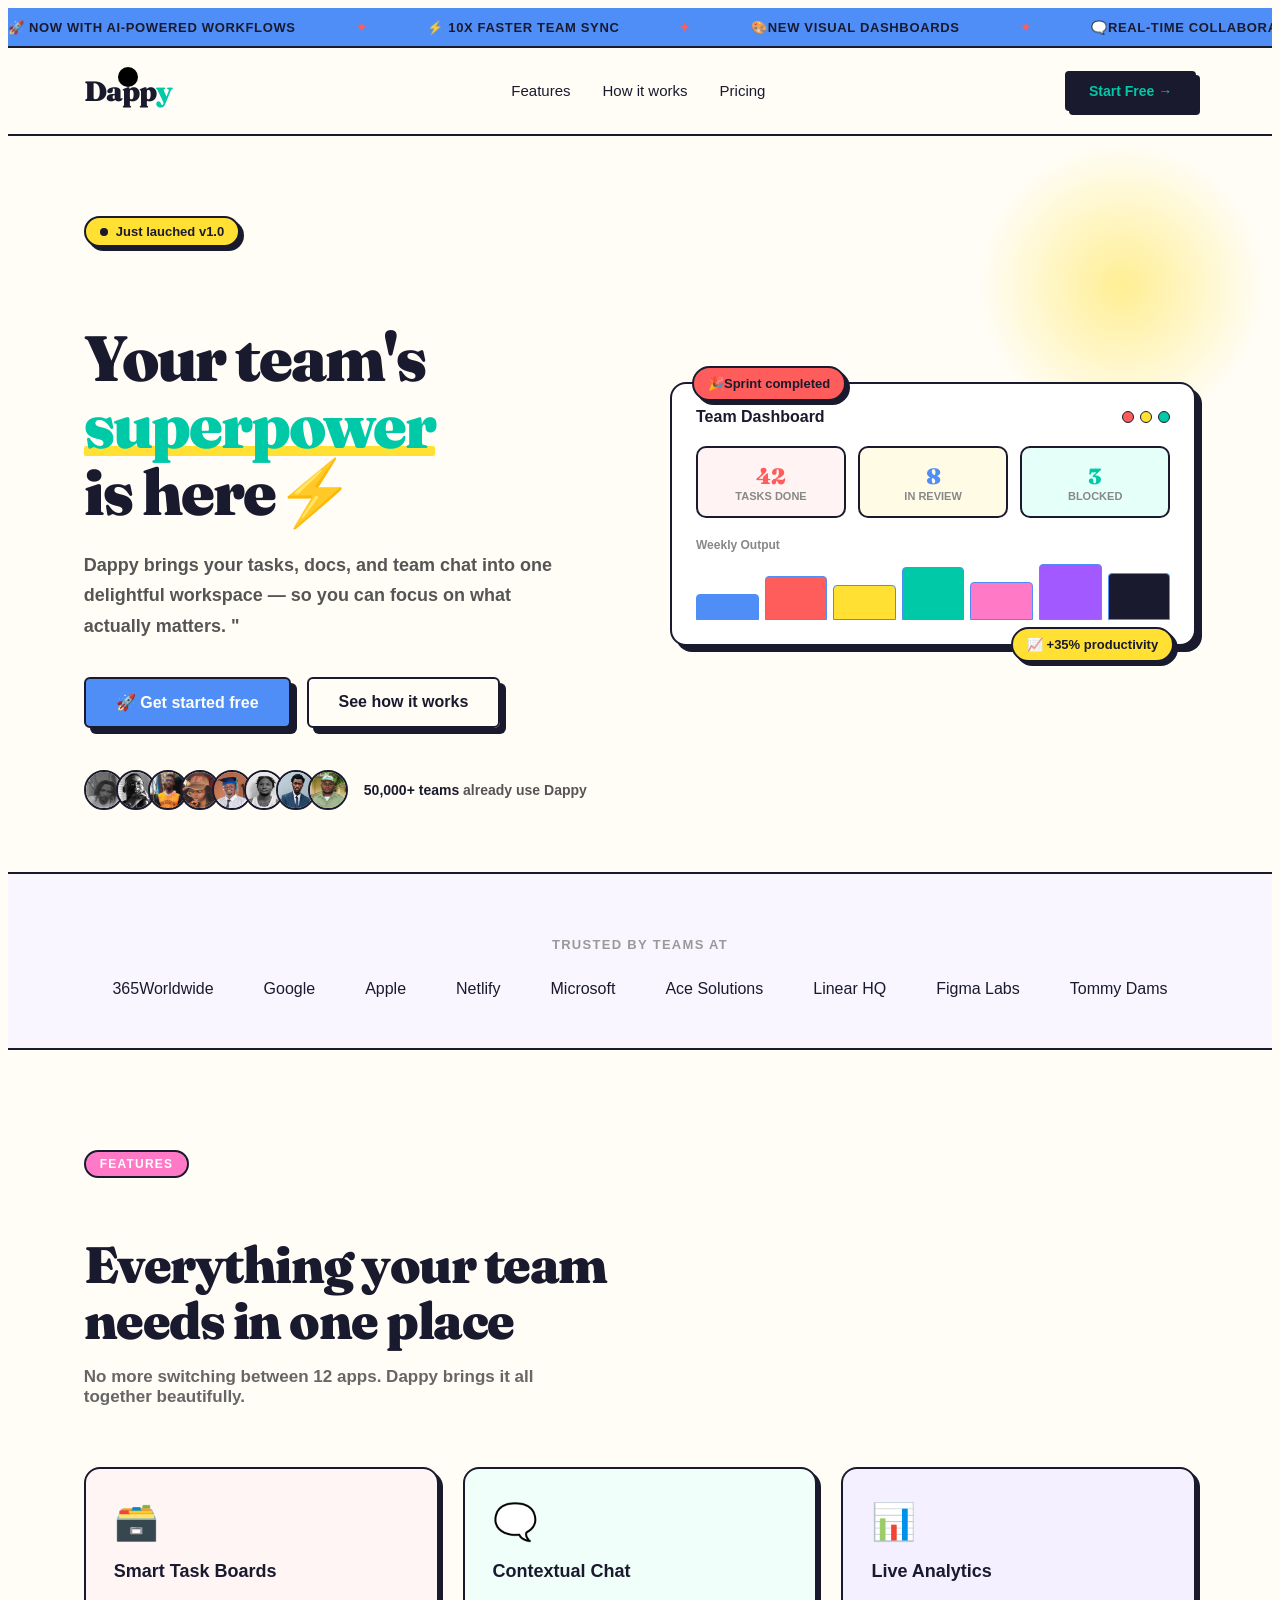
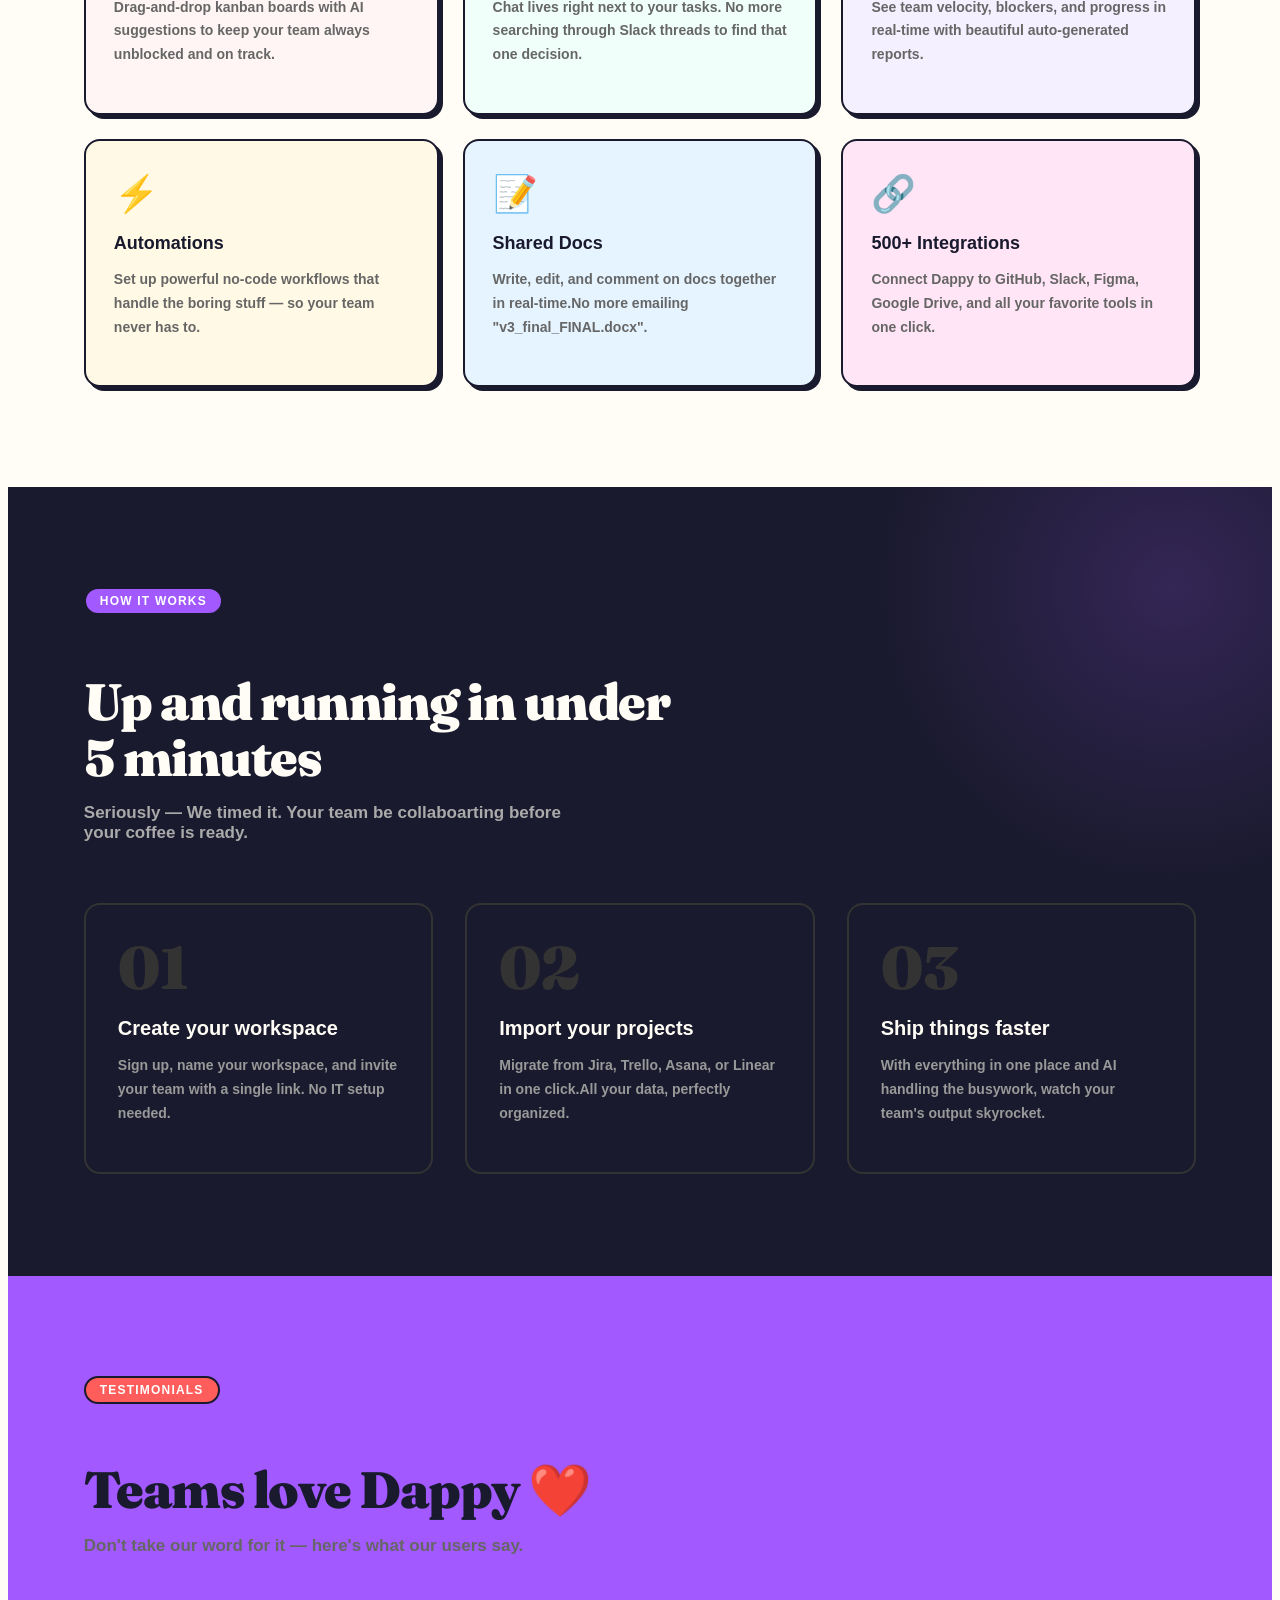
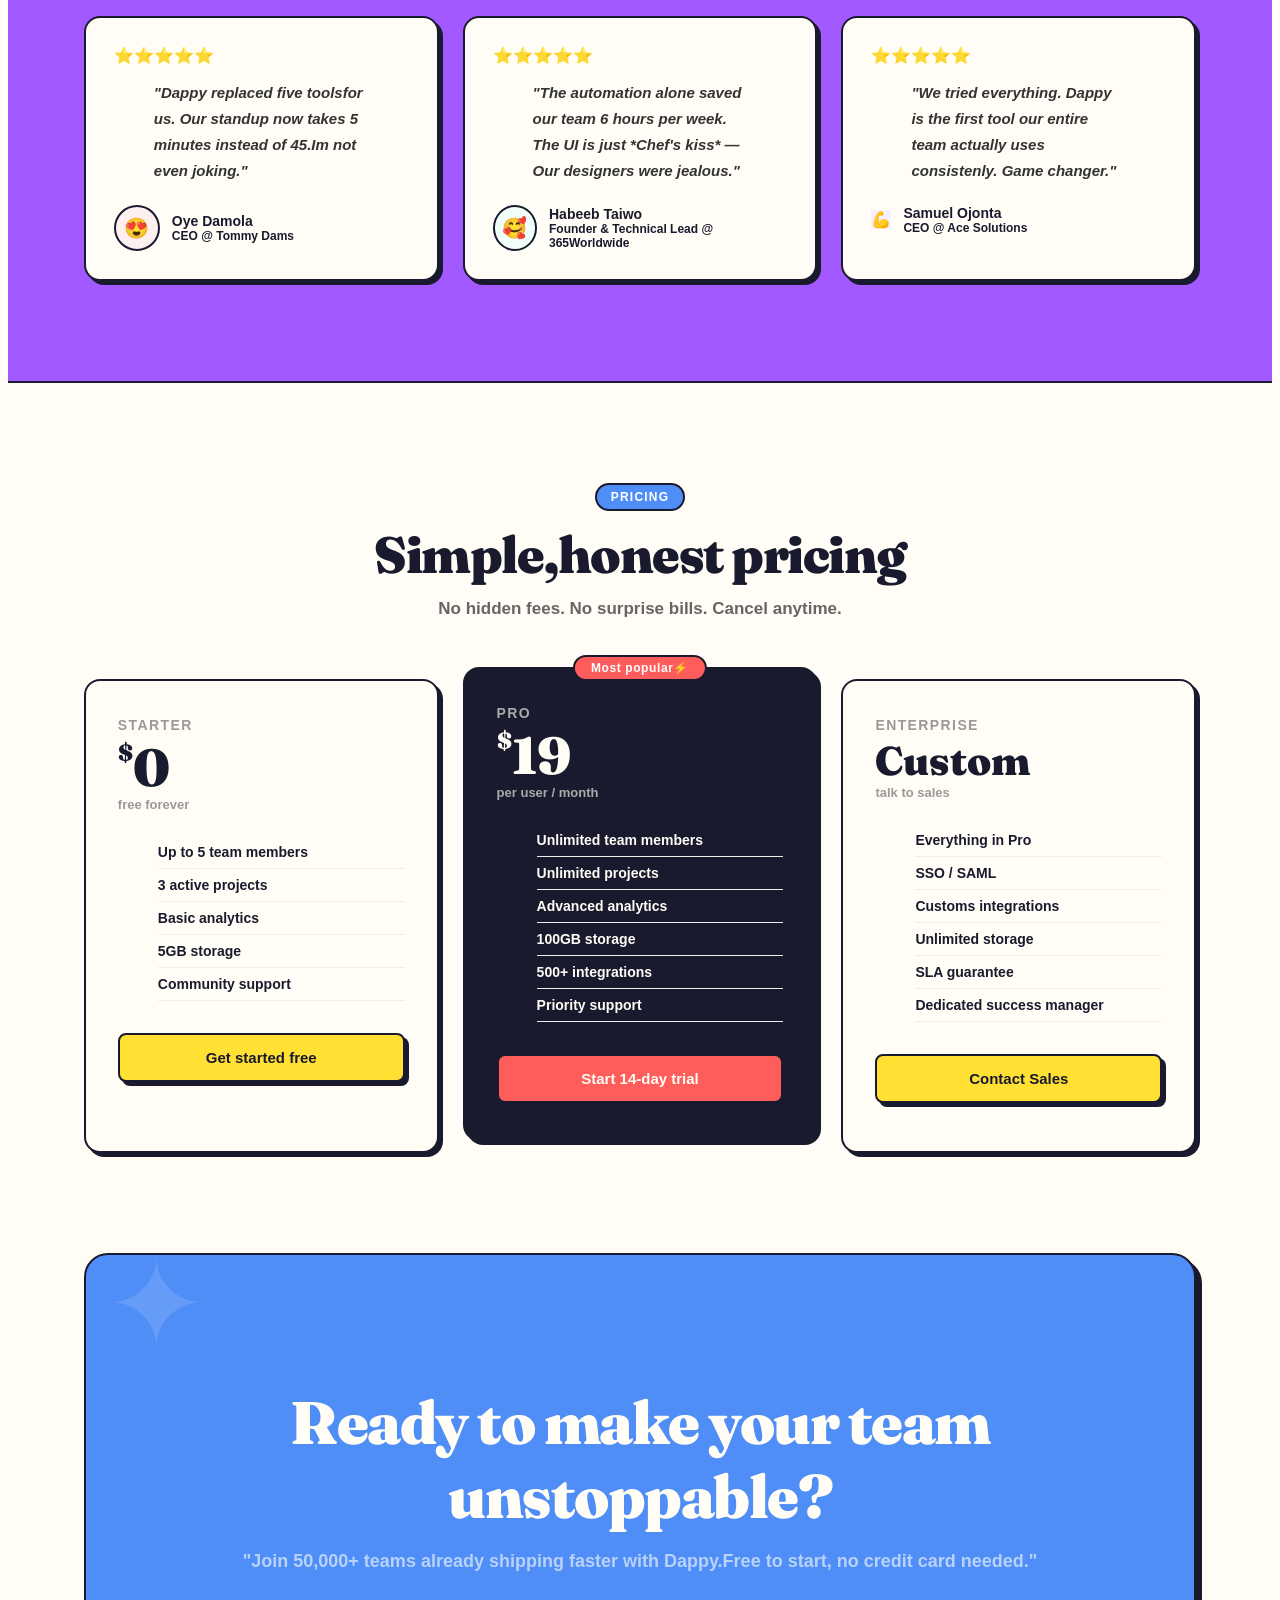
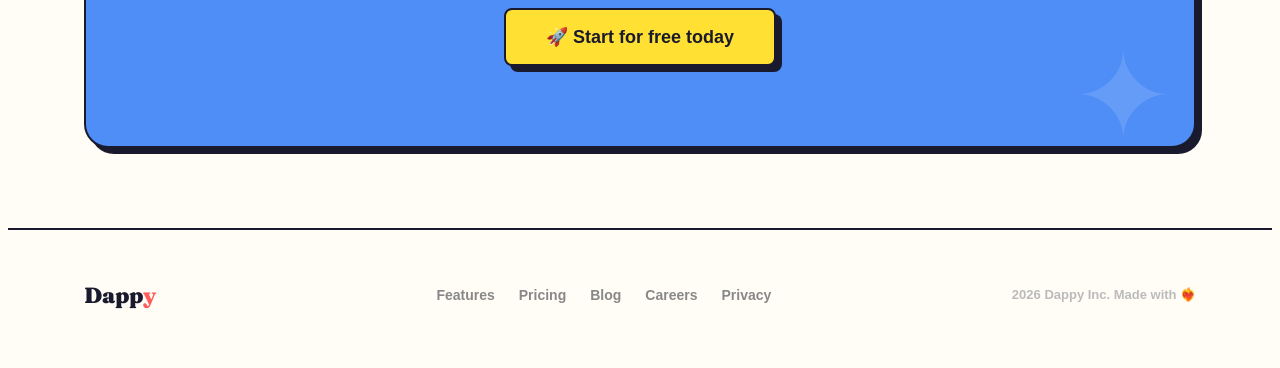
==== Dappy/index.html @ e84ada36 "Add files via upload" ====
<!doctype html>
<html lang="en">
  <head>
    <meta charset="UTF-8" />
    <meta name="viewport" content="width=device-width, initial-scale=1.0" />
    <title>Dappy — Team Collaboration, Supercharged</title>
    <link rel="stylesheet" href="styles.css" />
  </head>
  <body>
    <div class="cursor" id="cursor" style="left: 128px; top: 77px"></div>

    <!-- Ticker -->
    <div class="ticker">
      <div class="ticker-inner" id="ticker">
        <span>🚀 Now with AI-powered workflows</span>
        <span class="dot">✦</span>
        <span>⚡ 10x faster team sync</span>
        <span class="dot">✦</span>
        <span>🎨New visual dashboards</span>
        <span class="dot">✦</span>
        <span>🗨️Real-time collaborations</span>
        <span class="dot">✦</span>
        <span>📊Advanced analytics</span>
        <span class="dot">✦</span>
        <span>🔒Enterpise-grade security</span>
        <span class="dot">✦</span>
        <span>🗺️ Used by 50,000+ teams</span>
        <span class="dot">✦</span>
        <span>🚀 Now with AI-powered workflows</span>
        <span class="dot">✦</span>
        <span>⚡ 10x faster team sync</span>
        <span class="dot">✦</span>
        <span>🎨New visual dashboards</span>
        <span class="dot">✦</span>
        <span>🗨️Real-time collaborations</span>
        <span class="dot">✦</span>
        <span>📊Advanced analytics</span>
        <span class="dot">✦</span>
        <span>🔒Enterpise-grade security</span>
        <span class="dot">✦</span>
        <span>🗺️ Used by 50,000+ teams</span>
        <span class="dot">✦</span>
      </div>
    </div>

    <!-- NAVIGATION  -->
    <nav>
      <div class="logo">Dapp<span>y</span></div>
      <ul class="nav-links">
        <li>
          <a href="#features">Features</a>
        </li>
        <li>
          <a href="#how">How it works</a>
        </li>
        <li>
          <a href="#pricing">Pricing</a>
        </li>
      </ul>
      <a href="#pricing" class="nav-cta">Start Free →</a>
    </nav>

    <!-- HERO -->
    <section class="hero">
      <div class="hero-content">
        <div class="hero-badge">
          <span class="pulse"></span>Just lauched v1.0
        </div>
        <h1>
          Your team's<br />
          <span class="highlight">superpower</span><br />
          is here⚡
        </h1>
        <p class="hero-sub">
          Dappy brings your tasks, docs, and team chat into one delightful
          workspace — so you can focus on what actually matters. "
        </p>
        <div class="hero-actions">
          <a href="#pricing" class="btn-primary">🚀 Get started free</a>
          <a href="#how" class="btn-secondary">See how it works</a>
        </div>
        <div class="hero-social-proof">
          <div class="avatars">
            <img src="images/dread down.jpeg" alt="user" />
            <img src="images/jam.jpeg" alt="user" />
            <img src="images/oke.jpeg" alt="user" />
            <img src="images/oye.jpeg" alt="user" />
            <img src="images/rili.jpeg" alt="user" />
            <img src="images/vin.jpeg" alt="user" />
            <img src="images/smash.jpeg" alt="user" />
            <img src="images/sam.jpeg" alt="user" />
          </div>
          <p class="proof-text">
            <strong>50,000+ teams </strong> already use Dappy
          </p>
        </div>
      </div>

      <div class="hero-visual">
        <div class="dashboard-card">
          <div class="floating-badge fb1">🎉Sprint completed</div>
          <div class="floating-badge fb2">📈 +35% productivity</div>
          <div class="dash-header">
            <span class="dash-title">Team Dashboard</span>
            <div class="dash-dots">
              <div class="dash-dot"></div>
              <div class="dash-dot"></div>
              <div class="dash-dot"></div>
            </div>
          </div>
          <div class="dash-stats">
            <div class="stat-card">
              <div class="stat-num" style="color: var(--coral)">42</div>
              <div class="stat-lbl">Tasks Done</div>
            </div>
            <div class="stat-card">
              <div class="stat-num" style="color: var(--blue)">8</div>
              <div class="stat-lbl">In Review</div>
            </div>
            <div class="stat-card">
              <div class="stat-num" style="color: var(--teal)">3</div>
              <div class="stat-lbl">Blocked</div>
            </div>
          </div>
          <div class="dash-bar-label">Weekly Output</div>
          <div class="bars">
            <div class="bar"></div>
            <div class="bar"></div>
            <div class="bar"></div>
            <div class="bar"></div>
            <div class="bar"></div>
            <div class="bar"></div>
            <div class="bar"></div>
          </div>
        </div>
      </div>
    </section>

    <!-- LOGOS -->
    <div class="logos-section reveal visible">
      <p class="logos-label">Trusted by teams at</p>
      <div class="logos-grid">
        <div class="logo-item">365Worldwide</div>
        <div class="logo-item">Google</div>
        <div class="logo-item">Apple</div>
        <div class="logo-item">Netlify</div>
        <div class="logo-item">Microsoft</div>
        <div class="logo-item">Ace Solutions</div>
        <div class="logo-item">Linear HQ</div>
        <div class="logo-item">Figma Labs</div>
        <div class="logo-item">Tommy Dams</div>
      </div>
    </div>

    <!-- FEATURES -->
    <section class="features" id="features">
      <div class="reveal">
        <div class="section-tag">Features</div>
        <h2 class="section-title">Everything your team needs in one place</h2>
        <p class="section-sub">
          No more switching between 12 apps. Dappy brings it all together
          beautifully.
        </p>
      </div>
      <div class="features-grid reveal">
        <div class="feature-card">
          <span class="feature-icon">🗃️</span>
          <h3>Smart Task Boards</h3>
          <p>
            Drag-and-drop kanban boards with AI suggestions to keep your team
            always unblocked and on track.
          </p>
        </div>
        <div class="feature-card">
          <span class="feature-icon">🗨️</span>
          <h3>Contextual Chat</h3>
          <p>
            Chat lives right next to your tasks. No more searching through Slack
            threads to find that one decision.
          </p>
        </div>
        <div class="feature-card">
          <span class="feature-icon">📊</span>
          <h3>Live Analytics</h3>
          <p>
            See team velocity, blockers, and progress in real-time with
            beautiful auto-generated reports.
          </p>
        </div>
        <div class="feature-card">
          <span class="feature-icon">⚡</span>
          <h3>Automations</h3>
          <p>
            Set up powerful no-code workflows that handle the boring stuff — so
            your team never has to.
          </p>
        </div>
        <div class="feature-card">
          <span class="feature-icon">📝</span>
          <h3>Shared Docs</h3>
          <p>
            Write, edit, and comment on docs together in real-time.No more
            emailing "v3_final_FINAL.docx".
          </p>
        </div>
        <div class="feature-card">
          <span class="feature-icon">🔗</span>
          <h3>500+ Integrations</h3>
          <p>
            Connect Dappy to GitHub, Slack, Figma, Google Drive, and all your
            favorite tools in one click.
          </p>
        </div>
      </div>
    </section>

    <!-- HOW IT WORKS -->
    <section class="how-it-works" id="how">
      <div class="reveal">
        <div class="section-tag">How It works</div>
        <h2 class="section-title">Up and running in under 5 minutes</h2>
        <p class="section-sub">
          Seriously — We timed it. Your team be collaboarting before your coffee
          is ready.
        </p>
      </div>
      <div class="steps reveal">
        <div class="step">
          <div class="step-num">01</div>
          <h3>Create your workspace</h3>
          <p>
            Sign up, name your workspace, and invite your team with a single
            link. No IT setup needed.
          </p>
        </div>
        <div class="step">
          <div class="step-num">02</div>
          <h3>Import your projects</h3>
          <p>
            Migrate from Jira, Trello, Asana, or Linear in one click.All your
            data, perfectly organized.
          </p>
        </div>
        <div class="step">
          <div class="step-num">03</div>
          <h3>Ship things faster</h3>
          <p>
            With everything in one place and AI handling the busywork, watch
            your team's output skyrocket.
          </p>
        </div>
      </div>
    </section>

    <!-- TESTIMONIALS -->
    <section class="testimonials">
      <div class="reveal">
        <div class="section-tag">Testimonials</div>
        <h2 class="section-title">Teams love Dappy ❤️</h2>
        <p class="section-sub">
          Don't take our word for it — here's what our users say.
        </p>
      </div>
      <div class="testi-grid reveal">
        <div class="testi-card">
          <div class="stars">⭐⭐⭐⭐⭐</div>
          <blockquote>
            "Dappy replaced five toolsfor us. Our standup now takes 5 minutes
            instead of 45.Im not even joking."
          </blockquote>
          <div class="testi-author">
            <div class="testi-avatar" style="background: #fff0f0">😍</div>
            <div>
              <div class="testi-name">Oye Damola</div>
              <div class="testi-role">CEO @ Tommy Dams</div>
            </div>
          </div>
        </div>
        <div class="testi-card">
          <div class="stars">⭐⭐⭐⭐⭐</div>
          <blockquote>
            "The automation alone saved our team 6 hours per week. The UI is
            just *Chef's kiss* — Our designers were jealous."
          </blockquote>
          <div class="testi-author">
            <div class="testi-avatar" style="background: #f0fff9">🥰</div>
            <div>
              <div class="testi-name">Habeeb Taiwo</div>
              <div class="testi-role">
                Founder & Technical Lead @ 365Worldwide
              </div>
            </div>
          </div>
        </div>
        <div class="testi-card">
          <div class="stars">⭐⭐⭐⭐⭐</div>
          <blockquote>
            "We tried everything. Dappy is the first tool our entire team
            actually uses consistenly. Game changer."
          </blockquote>
          <div class="testi-author">
            <div class="ttesti-avatar" style="background: #f5f0ff">💪</div>
            <div>
              <div class="testi-name">Samuel Ojonta</div>
              <div class="testi-role">CEO @ Ace Solutions</div>
            </div>
          </div>
        </div>
      </div>
    </section>

    <!-- PRICING  -->
    <section class="pricing" id="pricing">
      <div class="reveal" style="text-align: center">
        <div class="section-tag" style="background: var(--blue)">Pricing</div>
        <h2 class="section-title" style="margin: 0 auto 16px">
          Simple,honest pricing
        </h2>
        <p class="section-sub" style="margin: 0 auto 0">
          No hidden fees. No surprise bills. Cancel anytime.
        </p>
      </div>
      <div class="pricing-grid reveal visible">
        <div class="pricing-card">
          <div class="plan-name">Starter</div>
          <div class="price"><sup>$</sup>0</div>
          <div class="price-period">free forever</div>
          <ul class="features-list">
            <li>Up to 5 team members</li>
            <li>3 active projects</li>
            <li>Basic analytics</li>
            <li>5GB storage</li>
            <li>Community support</li>
          </ul>
          <button class="btn-plan btn-plan-light">Get started free</button>
        </div>
        <div class="pricing-card popular">
          <div class="popular-tag">Most popular⚡</div>
          <div class="plan-name">Pro</div>
          <div class="price"><sup>$</sup>19</div>
          <div class="price-period">per user / month</div>
          <ul class="features-list">
            <li>Unlimited team members</li>
            <li>Unlimited projects</li>
            <li>Advanced analytics</li>
            <li>100GB storage</li>
            <li>500+ integrations</li>
            <li>Priority support</li>
          </ul>
          <button class="btn-plan btn-plan-dark">Start 14-day trial</button>
        </div>
        <div class="pricing-card">
          <div class="plan-name">Enterprise</div>
          <div class="price" style="font-size: 40px">Custom</div>
          <div class="price-period">talk to sales</div>
          <ul class="features-list">
            <li>Everything in Pro</li>
            <li>SSO / SAML</li>
            <li>Customs integrations</li>
            <li>Unlimited storage</li>
            <li>SLA guarantee</li>
            <li>Dedicated success manager</li>
          </ul>
          <button class="btn-plan btn-plan-light">Contact Sales</button>
        </div>
      </div>
    </section>

    <!-- CTA BANNER -->
    <div class="cta-section reveal">
      <h2>Ready to make your team unstoppable?</h2>
      <p>
        "Join 50,000+ teams already shipping faster with Dappy.Free to start, no
        credit card needed."
      </p>
      <a href="#pricing" class="btn-cta">🚀 Start for free today</a>
    </div>

    <!-- FOOTER -->
    <footer>
      <div class="footer-logo">Dapp<span>y</span></div>
      <ul class="footer-links">
        <li>
          <a href="#features">Features</a>
        </li>
        <li>
          <a href="#pricing">Pricing</a>
        </li>
        <li>
          <a href="#">Blog</a>
        </li>
        <li>
          <a href="#">Careers</a>
        </li>
        <li>
          <a href="#">Privacy</a>
        </li>
      </ul>
      <p class="footer-copy">2026 Dappy Inc. Made with ❤️‍🔥</p>
    </footer>
    <script src="script.js"></script>
  </body>
</html>
---- Dappy/styles.css ----
@import "https://fonts.googleapis.com/css2?family=Fraunces:ital,opsz,wght@0,9..144,100..900;1,9..144,100..900&display=swap";

::before,
::after {
  box-sizing: border-box;
  margin: 0;
  padding: 0;
}

:root {
  --card-bg: #ffffff;
  --white: #fffdf5;
  --coral: #ff5c5c;
  --blue: #4f8ef7;
  --yellow: #ffe033;
  --teal: #00c9a7;
  --pink: #ff79c6;
  --purple: #a259ff;
  --dark: #1a1a2e;
  --border: #1a1a2e;
  --shadow: 4px 4px 0px #1a1a2e;
  --shadow-1g: 6px 6px 0px #1a1a2e;
}

html {
  scroll-behavior: smooth;
}

body {
  font-family: "Nunito", sans-serif;
  background-color: var(--white);
  color: var(--dark);
  overflow-x: hidden;
  cursor: none;
}

/* CUSTOM CURSOR */
.cursor {
  width: 20px;
  height: 20px;
  background-color: black;
  border-radius: 50%;
  position: fixed;
  pointer-events: none;
  transform: translate(-50%, -50%);
  top: 0;
  left: 0;
  pointer-events: none;
  z-index: 9999;
  transition:
    transform 0.1s ease,
    background-color 0.2s;
  mix-blend-mode: multiply;
}

.cursor.hover {
  transform: scale(2.5);
  background: var(--yellow);
}

/* TICKER */
.ticker {
  background: var(--blue);
  border-bottom: 2px solid var(--border);
  padding: 10px 0;
  overflow: hidden;
  white-space: nowrap;
}
.ticker-inner {
  display: inline-flex;
  animation: ticker 20s linear infinite;
  gap: 60px;
}
.ticker-inner span {
  font-size: 13px;
  font-weight: 800;
  letter-spacing: 0.05em;
  text-transform: uppercase;
}
.ticker-inner .dot {
  color: var(--coral);
}

@keyframes ticker {
  from {
    transform: translateX(0);
  }
  to {
    transform: translateX(-50%);
  }
}

/* NAV */
nav {
  display: flex;
  align-items: center;
  justify-content: space-between;
  padding: 18px 6%;
  border-bottom: 2px solid var(--border);
  background: var(--white);
  position: sticky;
  top: 0;
  z-index: 100;
}

.logo {
  font-family: "Fraunces", serif;
  font-size: 28px;
  font-weight: 900;
  letter-spacing: -1px;
}

.logo span {
  color: var(--teal);
}

.nav-links {
  display: flex;
  gap: 32px;
  list-style: none;
}

.nav-links a {
  font-size: 15px;
  text-decoration: none;
  color: var(--dark);
  transition: color 0.2s;
}

.nav-links a:hover {
  color: var(--coral);
}

.nav-cta {
  background: var(--dark);
  color: var(--teal);
  font-family: "Nunito", sans-serif;
  font-weight: 800;
  font-size: 14px;
  padding: 10px 22px;
  border: 2px solid var(--border);
  box-shadow: var(--shadow);
  cursor: none;
  text-decoration: none;
  transition:
    transform 0.15s,
    box-shadow 0.15s;
  border-radius: 4px;
}

.nav-cta :hover {
  transform: translate(-2px, -2px);
  box-shadow: var(--shadow-1g);
}

/* HERO */

.hero {
  display: grid;
  grid-template-columns: 1fr 1fr;
  align-items: center;
  padding: 80px 6% 60px;
  gap: 60px;
  position: relative;
  background: var(--white);
  overflow: hidden;
}
/* hero before */
.hero::before {
  content: "";
  position: absolute;
  width: 500px;
  height: 500px;
  background: radial-gradient(circle, #ffe03380 0%, transparent 40%);
  top: -100px;
  right: -100px;
  border-radius: 50%;
  pointer-events: none;
}

.hero-badge {
  display: inline-flex;
  align-items: center;
  gap: 8px;
  background: var(--yellow);
  color: var(--dark);
  font-weight: 800;
  font-size: 13px;
  padding: 6px 14px;
  border: 2px solid var(--border);
  box-shadow: var(--shadow);
  border-radius: 100px;
  margin-bottom: 24px;
  animation: bounceIn 0.6s ease both;
}

.hero-badge .pulse {
  width: 8px;
  height: 8px;
  background: var(--dark);
  border-radius: 50%;
  animation: pulse 1.5s infinite;
}

@keyframes pulse {
  0%,
  100% {
    opacity: 1;
    transform: scale(1);
  }
  50% {
    opacity: 0.4;
    transform: scale(1.5);
  }
}

h1 {
  font-family: "Fraunces", serif;
  font-size: clamp(42px, 5vw, 68px);
  font-weight: 900;
  line-height: 1.05;
  letter-spacing: -2px;
  margin-bottom: 24px;
  animation: slideUp 0.7s ease 0.1s both;
}

h1 .highlight {
  position: relative;
  display: inline-block;
  color: var(--teal);
}

/* h1 highlight after */

h1 .highlight::after {
  content: "";
  position: absolute;
  bottom: 2px;
  left: 0;
  width: 100%;
  height: 10px;
  background: var(--yellow);
  z-index: -1;
  border-radius: 2px;
}

.hero-sub {
  font-size: 18px;
  color: #555;
  font-weight: 600;
  line-height: 1.7;
  margin-bottom: 36px;
  max-width: 480px;
  animation: slideUp 0.7s ease 0.2s both;
}

.hero-actions {
  display: flex;
  gap: 16px;
  flex-wrap: wrap;
  animation: slideUp 0.7s ease 0.3s both;
}

.btn-primary {
  background: var(--blue);
  color: var(--white);
  font-family: "Nunito", sans-serif;
  font-weight: 800;
  font-size: 16px;
  padding: 14px 30px;
  border: 2px solid var(--border);
  box-shadow: var(--shadow-1g);
  cursor: none;
  text-decoration: none;
  border-radius: 6px;
  transition:
    transform 0.15s,
    box-shadow 0.15s;
  display: inline-flex;
  align-items: center;
  gap: 8px;
}

.btn-primary:hover {
  transform: translate(-3px, -3px);
  box-shadow: 8px 8px 0 var(--border);
}

.btn-secondary {
  background: transparent;
  color: var(--dark);
  font-family: "Nunito", sans-serif;
  font-weight: 800;
  font-size: 16px;
  padding: 14px 30px;
  border: 2px solid var(--border);
  box-shadow: var(--shadow-1g);
  cursor: none;
  text-decoration: none;
  border-radius: 6px;
  transition:
    transform 0.15s,
    box-shadow 0.15s;
}

.btn-secondary:hover {
  background: var(--yellow);
  transform: translate(-3px, -3px);
  box-shadow: 8px 8px 0 var(--border);
}

.hero-social-proof {
  margin-top: 40px;
  display: flex;
  align-items: center;
  gap: 16px;
  animation: slideUp 0.7s ease 0.4s both;
}

.avatars {
  display: flex;
}

.avatars img {
  width: 36px;
  height: 36px;
  border-radius: 50%;
  border: 2px solid var(--border);
  margin-left: -8px;
}

.avatars img:first-child {
  margin-left: 0;
}
.proof-text {
  font-size: 14px;
  font-weight: 700;
  color: #555;
}

.proof-text strong {
  color: var(--dark);
}

/* HERO VISUAL */

.hero-visual {
  position: relative;
  animation: float 4s ease-in-out infinite;
}

@keyframes float {
  0%,
  100% {
    transform: translateY(0);
  }
  50% {
    transform: translateY(-12px);
  }
}

/* Weekly output suppose  to be inside the dash board but it is below why? how? it's my html, css that is preventinng it to be init   */
.dashboard-card {
  background: var(--card-bg);
  border: 2px solid var(--border);
  box-shadow: var(--shadow-1g);
  border-radius: 16px;
  padding: 24px;
  position: relative;
}

.dash-header {
  display: flex;
  justify-content: space-between;
  align-items: center;
  margin-bottom: 20px;
}

.dash-title {
  font-weight: 800;
  font-size: 16px;
}

.dash-dots {
  display: flex;
  gap: 6px;
}

.dash-dot {
  width: 10px;
  height: 10px;
  border-radius: 50%;
  border: 1.5px solid var(--border);
}

.dash-dot:nth-child(1) {
  background: var(--coral);
}
.dash-dot:nth-child(2) {
  background: var(--yellow);
}
.dash-dot:nth-child(3) {
  background: var(--teal);
}

.dash-stats {
  display: grid;
  grid-template-columns: 1fr 1fr 1fr;
  gap: 12px;
  margin-bottom: 20px;
}

.stat-card {
  padding: 14px;
  border-radius: 10px;
  border: 2px solid var(--border);
  text-align: center;
}

.stat-card:nth-child(1) {
  background: #fff3f3;
}
.stat-card:nth-child(2) {
  background: #fffbe5;
}
.stat-card:nth-child(3) {
  background: #e5fff9;
}

.stat-num {
  font-family: "Fraunces", serif;
  font-size: 22px;
  font-weight: 900;
}

.stat-lbl {
  font-size: 11px;
  font-weight: 700;
  color: #888;
  text-transform: uppercase;
}

.dash-bar-label {
  font-size: 12px;
  font-weight: 700;
  color: #888;
  margin-bottom: 8px;
}

.bars {
  display: flex;
  align-items: flex-end;
  gap: 6px;
  height: 60px;
}

.bar {
  flex: 1;
  border-radius: 4px 4px 0 0;
  border: 1.5px solid var(--blue);
  animation: growBar 1s ease both;
}

.bar:nth-child(1) {
  height: 40%;
  background: var(--blue);
  animation-delay: 0.1s;
}
.bar:nth-child(2) {
  height: 70%;
  background: var(--coral);
  animation-delay: 0.2s;
}
.bar:nth-child(3) {
  height: 55%;
  background: var(--yellow);
  animation-delay: 0.3s;
}
.bar:nth-child(4) {
  height: 85%;
  background: var(--teal);
  animation-delay: 0.4s;
}
.bar:nth-child(5) {
  height: 60%;
  background: var(--pink);
  animation-delay: 0.5s;
}
.bar:nth-child(6) {
  height: 90%;
  background: var(--purple);
  animation-delay: 0.6;
}
.bar:nth-child(7) {
  height: 75%;
  background: var(--dark);
  animation-delay: 0.7s;
}

@keyframes growBar {
  from {
    height: 0;
  }
}

.floating-badge {
  position: absolute;
  border: 2px solid var(--border);
  border-radius: 100px;
  font-weight: 800;
  font-size: 13px;
  padding: 8px 14px;
  box-shadow: var(--shadow);
  white-space: nowrap;
}

.fb1 {
  background: var(--coral);
  top: -18px;
  left: 20px;
  animation: wiggle 3s ease-in-out infinite;
}

.fb2 {
  background: var(--yellow);
  bottom: -18px;
  right: 20px;
  animation: wiggle 3s ease-in-out infinite 1.5s;
}

@keyframes wiggle {
  0%,
  100% {
    transform: rotate(-2deg);
  }
  50% {
    transform: rotate(2deg);
  }
}

/* Start from keyframes bounceIN & slideUP */
@keyframes bounceIn {
  from {
    opacity: 0;
    transform: scale(0.8);
  }
  to {
    opacity: 1;
    transform: scale(1);
  }
}

@keyframes slideUp {
  from {
    opacity: 0;
    transform: translateY(30px);
  }
  to {
    opacity: 1;
    transform: translateY(0);
  }
}

/* LOGO SECTION */
.logos-section {
  padding: 50px 6%;
  border-top: 2px solid var(--border);
  border-bottom: 2px solid var(--border);
  background: #f9f6ff;
  text-align: center;
}

.logos-label {
  font-size: 13px;
  font-weight: 800;
  text-transform: uppercase;
  letter-spacing: 0.1em;
  color: #999;
  margin-bottom: 28px;
}

.logos-grid {
  display: flex;
  justify-content: center;
  align-items: center;
  gap: 50px;
  flex-wrap: wrap;
}

.logos-item:hover {
  color: var(--dark);
}

/* FEATURES */

.features {
  padding: 100px 6%;
}

.section-tag {
  display: inline-block;
  background: var(--pink);
  color: #fff;
  font-weight: 800;
  font-size: 12px;
  letter-spacing: 0.1em;
  text-transform: uppercase;
  padding: 5px 14px;
  border-radius: 100px;
  border: 2px solid var(--border);
  margin-bottom: 16px;
}

.features-grid {
  display: grid;
  grid-template-columns: repeat(3, 1fr);
  gap: 24px;
}

.feature-card {
  background: var(--card-bg);
  border: 2px solid var(--border);
  border-radius: 16px;
  padding: 32px 28px;
  box-shadow: var(--shadow);
  transition:
    transform 0.2s,
    box-shadow 0.2s;
  position: relative;
  overflow: hidden;
}

.feature-card:hover {
  transform: translate(-4px, -4px);
  box-shadow: var(--shadow-1g);
}
.feature-card:nth-child(1) {
  background: #fff5f5;
}
.feature-card:nth-child(2) {
  background: #f0fff9;
}
.feature-card:nth-child(3) {
  background: #f5f0ff;
}
.feature-card:nth-child(4) {
  background: #fff9e5;
}
.feature-card:nth-child(5) {
  background: #e5f4ff;
}
.feature-card:nth-child(6) {
  background: #ffe5f5;
}

.feature-icon {
  font-size: 36px;
  margin-bottom: 16px;
  display: block;
}

.feature-card h3 {
  font-size: 18px;
  font-weight: 900;
  margin-bottom: 10px;
}
.feature-card p {
  font-size: 14px;
  font-weight: 600;
  line-height: 1.7;
  color: #666;
}

.section-title {
  font-family: "Fraunces", serif;
  font-size: clamp(32px, 4vw, 52px);
  font-weight: 900;
  letter-spacing: -1.5px;
  line-height: 1.1;
  max-width: 600px;
  margin-bottom: 16px;
}

.section-sub {
  font-size: 17px;
  color: #666;
  font-weight: 600;
  max-width: 500px;
  margin-bottom: 60px;
}

/* HOW IT WORKS */

.how-it-works {
  padding: 100px 6%;
  background: var(--dark);
  color: var(--white);
  position: relative;
  overflow: hidden;
}

.how-it-works::before {
  content: "";
  position: absolute;
  width: 600px;
  height: 600px;
  background: radial-gradient(circle, #a259ff30 0%, transparent 70%);
  top: -200px;
  right: -200px;
  border-radius: 50%;
}

.how-it-works .section-tag {
  background: var(--purple);
}

.how-it-works .section-title {
  color: var(--white);
}

.how-it-works .section-sub {
  color: #aaa;
}

.steps {
  display: grid;
  grid-template-columns: repeat(3, 1fr);
  gap: 32px;
}

.step {
  padding: 32px;
  border: 2px solid #333;
  border-radius: 16px;
  position: relative;
  transition:
    border-color 0.2s,
    background 0.2s;
}
.step:hover {
  border-color: var(--yellow);
  background: #ffffff08;
}

.step h3 {
  font-weight: 800;
  font-size: 20px;
  margin-bottom: 10px;
  color: var(--white);
}

.step-num {
  font-family: "Fraunces", serif;
  font-size: 60px;
  font-weight: 900;
  line-height: 1;
  color: #333;
  margin-bottom: 16px;
}

.step p {
  font-size: 14px;
  color: #999;
  line-height: 1.7;
  font-weight: 600;
}
.step:hover .step-num {
  color: var(--yellow);
}

/* TESTIMONALS */

.testimonials {
  padding: 100px 6%;
  background: var(--purple);
  border-top: 2px solid var(--border);
  border-bottom: 2px solid var(--border);
}

.testimonials .section-tag {
  background: var(--coral);
}

.testi-grid {
  display: grid;
  grid-template-columns: repeat(3, 1fr);
  gap: 24px;
}

.testi-card {
  background: var(--white);
  border: 2px solid var(--border);
  border-radius: 16px;
  padding: 28px;
  box-shadow: var(--shadow);
  transition:
    transform 0.2s,
    box-shadow 0.2s;
}

.testi-card:hover {
  transform: translate(-4px, -4px);
  box-shadow: var(--shadow-1g);
}

.stars {
  font-size: 16px;
  margin-bottom: 14px;
}

.testi-card blockquote {
  font-size: 15px;
  line-height: 1.75;
  font-weight: 700;
  color: #333;
  margin-bottom: 20px;
  font-style: italic;
}

.testi-author {
  display: flex;
  align-items: center;
  gap: 12px;
}

.testi-avatar {
  width: 42px;
  height: 42px;
  border-radius: 50%;
  border: 2px solid var(--border);
  font-size: 20px;
  display: flex;
  align-items: center;
  justify-content: center;
}

.testi-name {
  font-weight: 800;
  font-size: 14px;
}

.testi-role {
  font-size: 12px;
  font-weight: 700;
}

/* PRICING */

.pricing {
  padding: 100px 6%;
}

.pricing-grid {
  display: grid;
  grid-template-columns: repeat(3, 1fr);
  gap: 24px;
  margin-top: 60px;
}

.pricing-card {
  border: 2px solid var(--border);
  border-radius: 16px;
  padding: 36px 32px;
  background: var(--white);
  box-shadow: var(--shadow);
  transition:
    transform 0.2s,
    box-shadow 0.2s;
  position: relative;
}

.pricing-card:hover {
  transform: translate(-4px, -4px);
  box-shadow: var(--shadow-1g);
}

.pricing-card.popular {
  background: var(--dark);
  color: var(--white);
  transform: translateY(-12px);
}

.pricing-card.popular:hover {
  transform: translateY(-12px) translate(-4px, -4px);
}

.popular-tag {
  position: absolute;
  top: -14px;
  left: 50%;
  transform: translateX(-50%);
  background: var(--coral);
  color: white;
  font-weight: 800;
  font-size: 12px;
  letter-spacing: 0.05em;
  padding: 4px 16px;
  border-radius: 100px;
  border: 2px solid var(--border);
  white-space: nowrap;
}

.plan-name {
  font-weight: 800;
  font-size: 14px;
  text-transform: uppercase;
  letter-spacing: 0.1em;
  color: #999;
  margin-bottom: 8px;
}

.pricing-card.popular .plan-name {
  color: #aaa;
}

.price {
  font-family: "Fraunces", serif;
  font-size: 52px;
  font-weight: 900;
  line-height: 1;
  margin-bottom: 4px;
}

.price sup {
  font-size: 24px;
  vertical-align: top;
  margin-top: 10px;
}

.price-period {
  font-size: 13px;
  color: #999;
  font-weight: 700;
  margin-bottom: 24px;
}
.pricing-card.popular .price-period {
  color: #aaa;
}

.features-list {
  list-style: none;
  margin-bottom: 32px;
}

.features-list li {
  font-size: 14px;
  font-weight: 700;
  padding: 8px 0;
  border-bottom: 1px solid #eee;
  display: flex;
  align-items: center;
  gap: 10px;
}

.pricing-card.popular .features-list li::before {
  color: var(--yellow);
}

.btn-plan {
  width: 100%;
  padding: 14px;
  border: 2px solid var(--border);
  border-radius: 8px;
  font-family: "Nunito", sans-serif;
  font-weight: 800;
  font-size: 15px;
  cursor: none;
  transition:
    transform 0.15s,
    box-shadow 0.15s,
    background 0.15s;
  box-shadow: var(--shadow);
}

.btn-plan:hover {
  transform: translate(-2px, -2px);
  box-shadow: var(--shadow-1g);
}

.btn-plan-light {
  background: var(--yellow);
  color: var(--dark);
}

.btn-plan-dark {
  background: var(--coral);
  color: var(--white);
}

/* CTA  */

.cta-section {
  margin: 0 6% 80px;
  background: var(--blue);
  border: 2px solid var(--border);
  border-radius: 24px;
  padding: 80px;
  box-shadow: var(--shadow-1g);
  text-align: center;
  position: relative;
  overflow: hidden;
}

.cta-section::before,
.cta-section::after {
  content: "✦";
  position: absolute;
  font-size: 120px;
  color: #ffffff20;
}

.cta-section::before {
  top: -20px;
  left: 20px;
}

.cta-section::after {
  bottom: -20px;
  right: 20px;
}

.cta-section h2 {
  font-family: "Fraunces", serif;
  font-size: clamp(36px, 5vw, 60px);
  font-weight: 900;
  color: var(--white);
  letter-spacing: -1.5px;
  margin-bottom: 16px;
}

.cta-section p {
  font-size: 18px;
  color: #ffffff99;
  font-weight: 700;
  margin-bottom: 36px;
}

.btn-cta {
  background: var(--yellow);
  color: var(--dark);
  font-family: sans-serif;
  font-weight: 800;
  font-size: 18px;
  padding: 16px 40px;
  border: 2px solid var(--border);
  box-shadow: var(--shadow-1g);
  border-radius: 8px;
  cursor: none;
  text-decoration: none;
  display: inline-block;
  transition:
    transform 0.15s,
    box-shadow 0.15s;
}

.btn-cta:hover {
  transform: translate(-4px, -4px);
  box-shadow: 9px 9px 0 var(--border);
}

/* FOOTER */

footer {
  border-top: 2px solid var(--border);
  padding: 40px 6%;
  display: flex;
  justify-content: space-between;
  align-items: center;
  flex-wrap: wrap;
  gap: 20px;
}

.footer-logo {
  font-family: "Fraunces", serif;
  font-size: 22px;
  font-weight: 900;
}

.footer-logo span {
  color: var(--coral);
}

.footer-links {
  display: flex;
  gap: 24px;
  list-style: none;
}

.footer-links a {
  font-weight: 700;
  font-size: 14px;
  color: #888;
  text-decoration: none;
}
.footer-links:hover {
  color: var(--dark);
}

.footer-copy {
  font-size: 13px;
  color: #bbb;
  font-weight: 700;
}
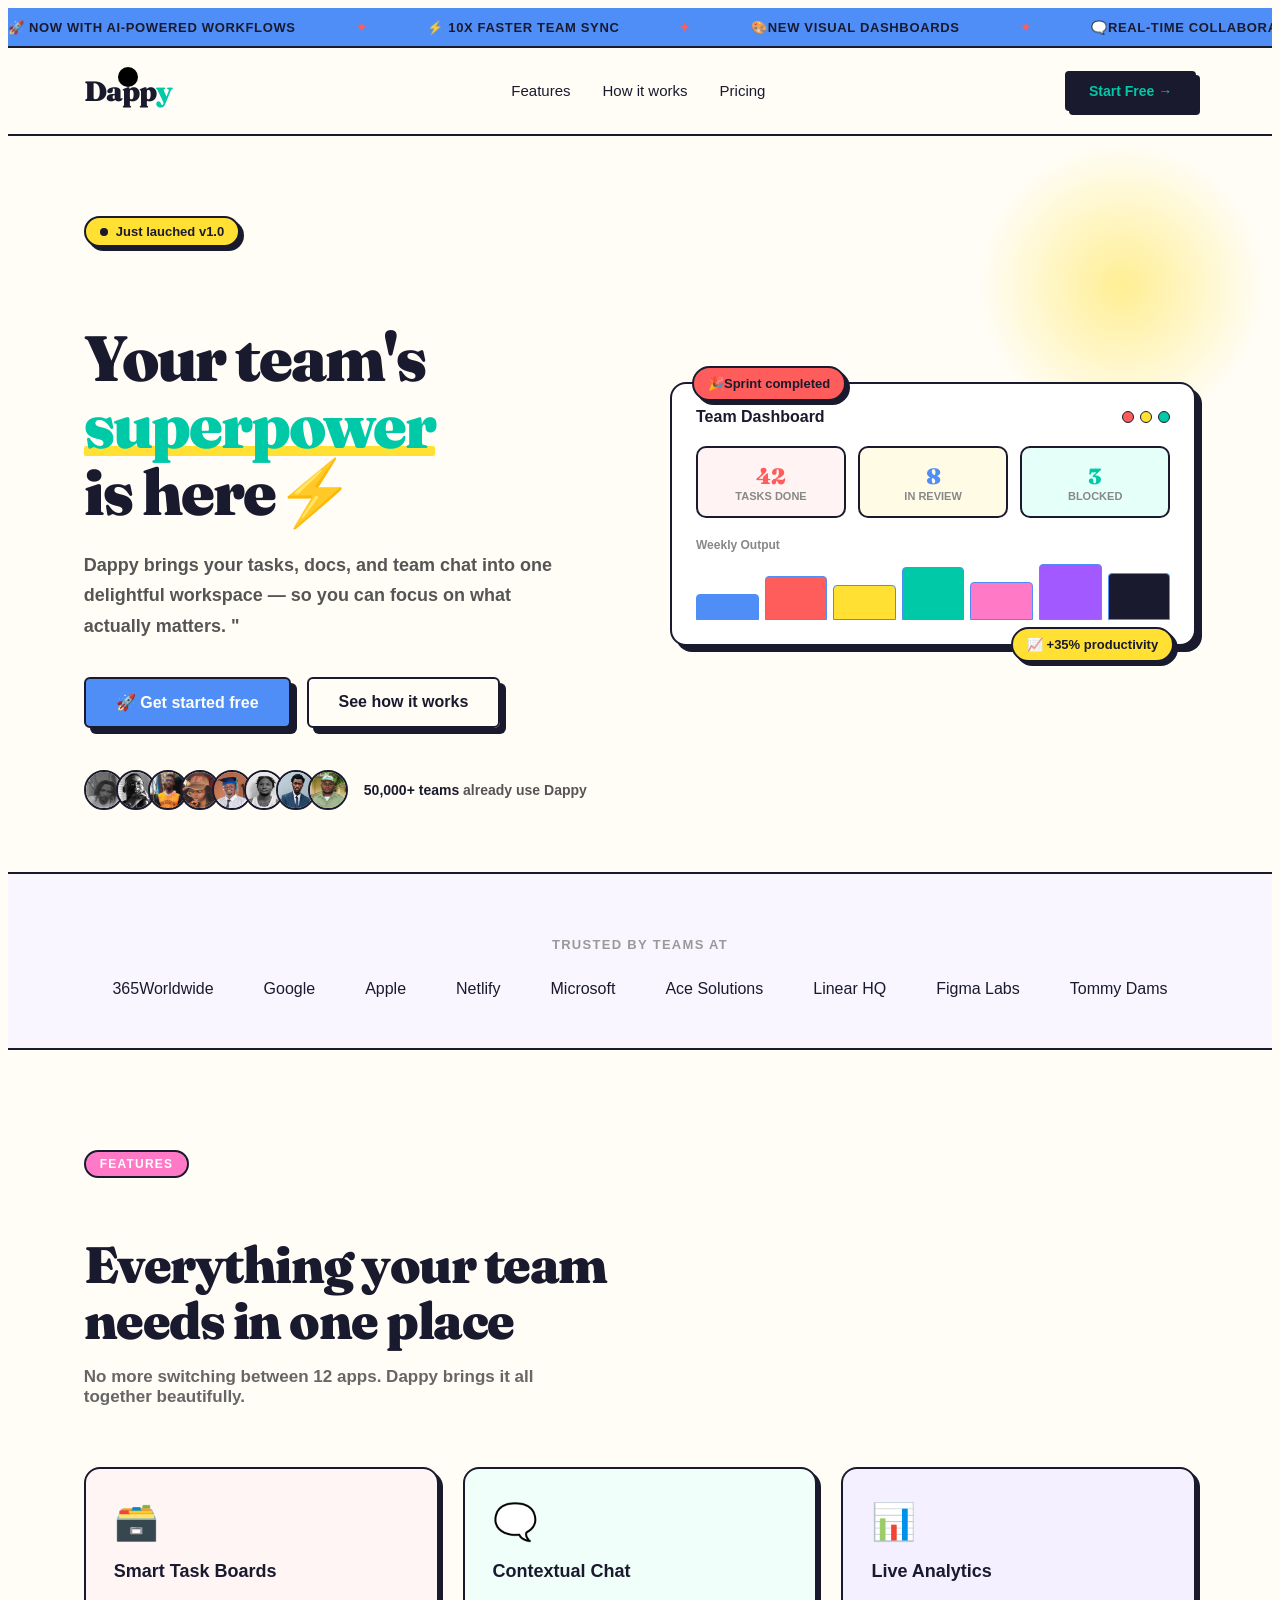
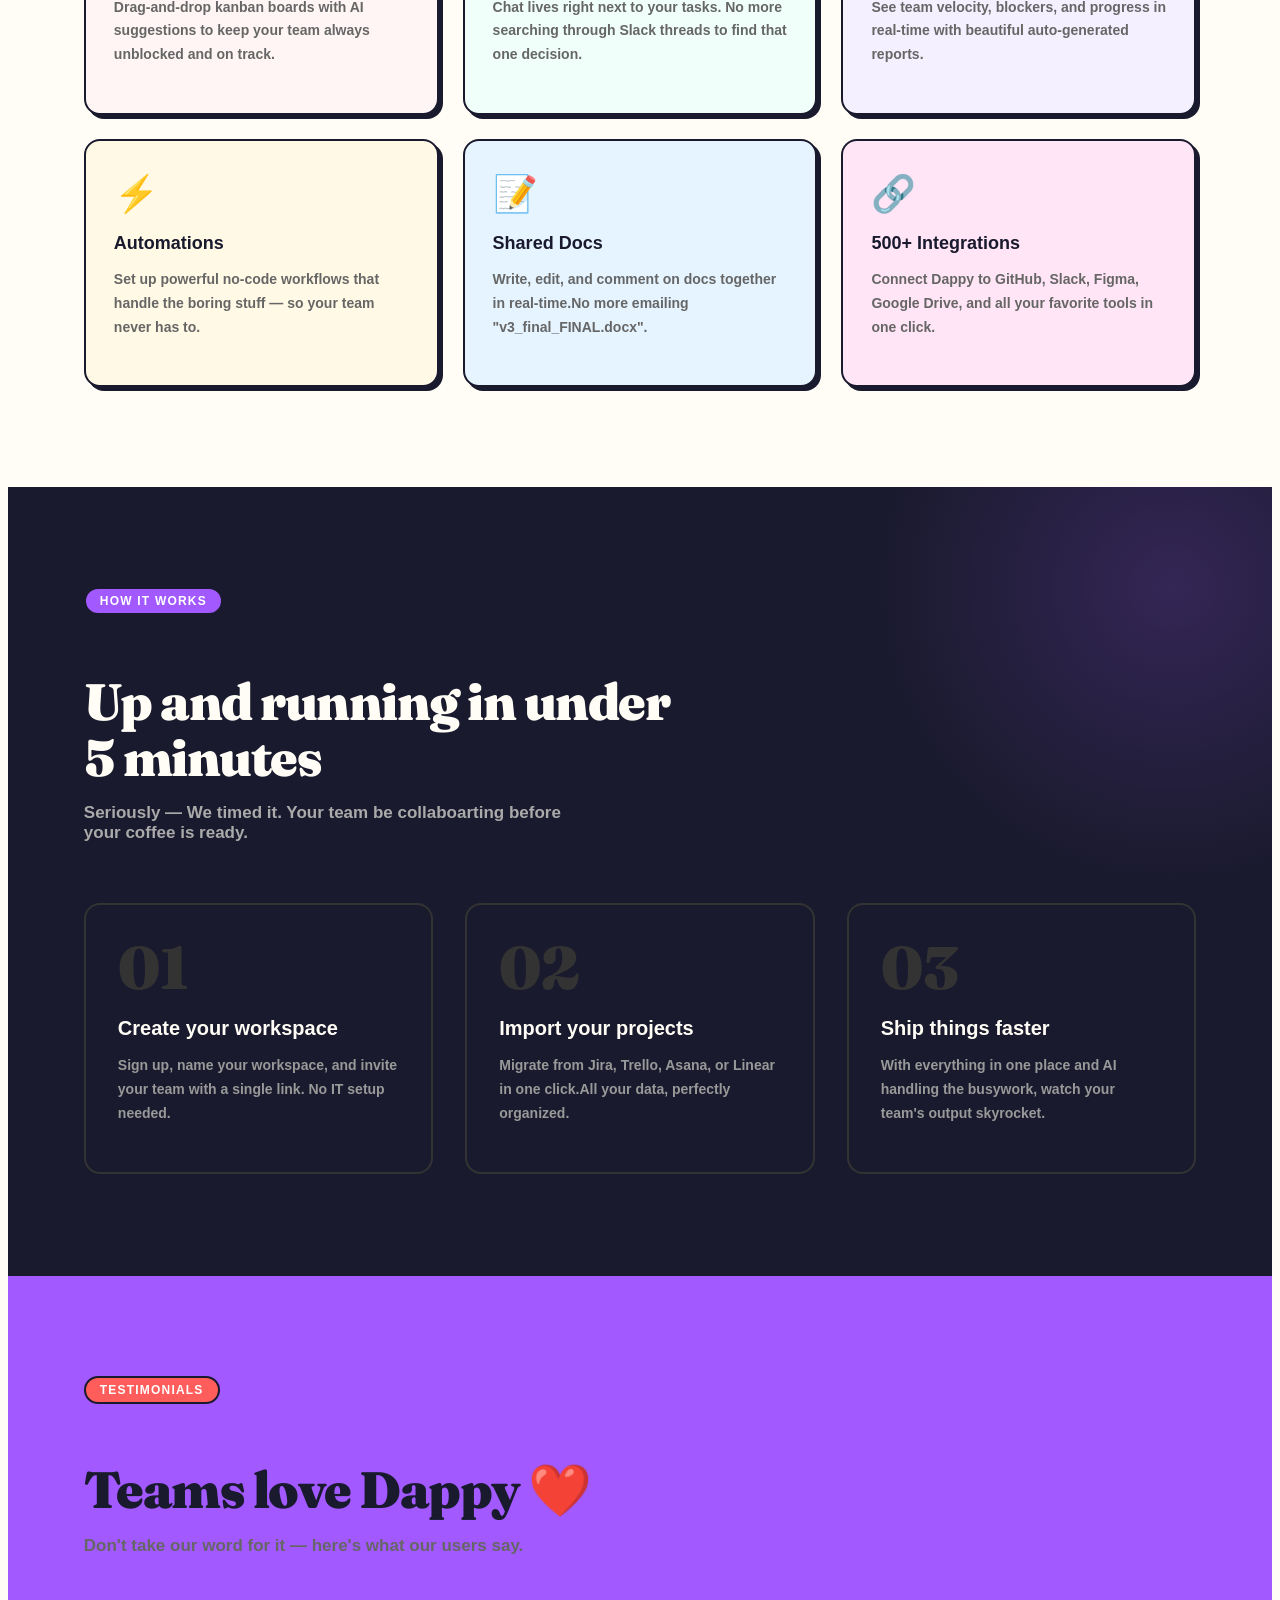
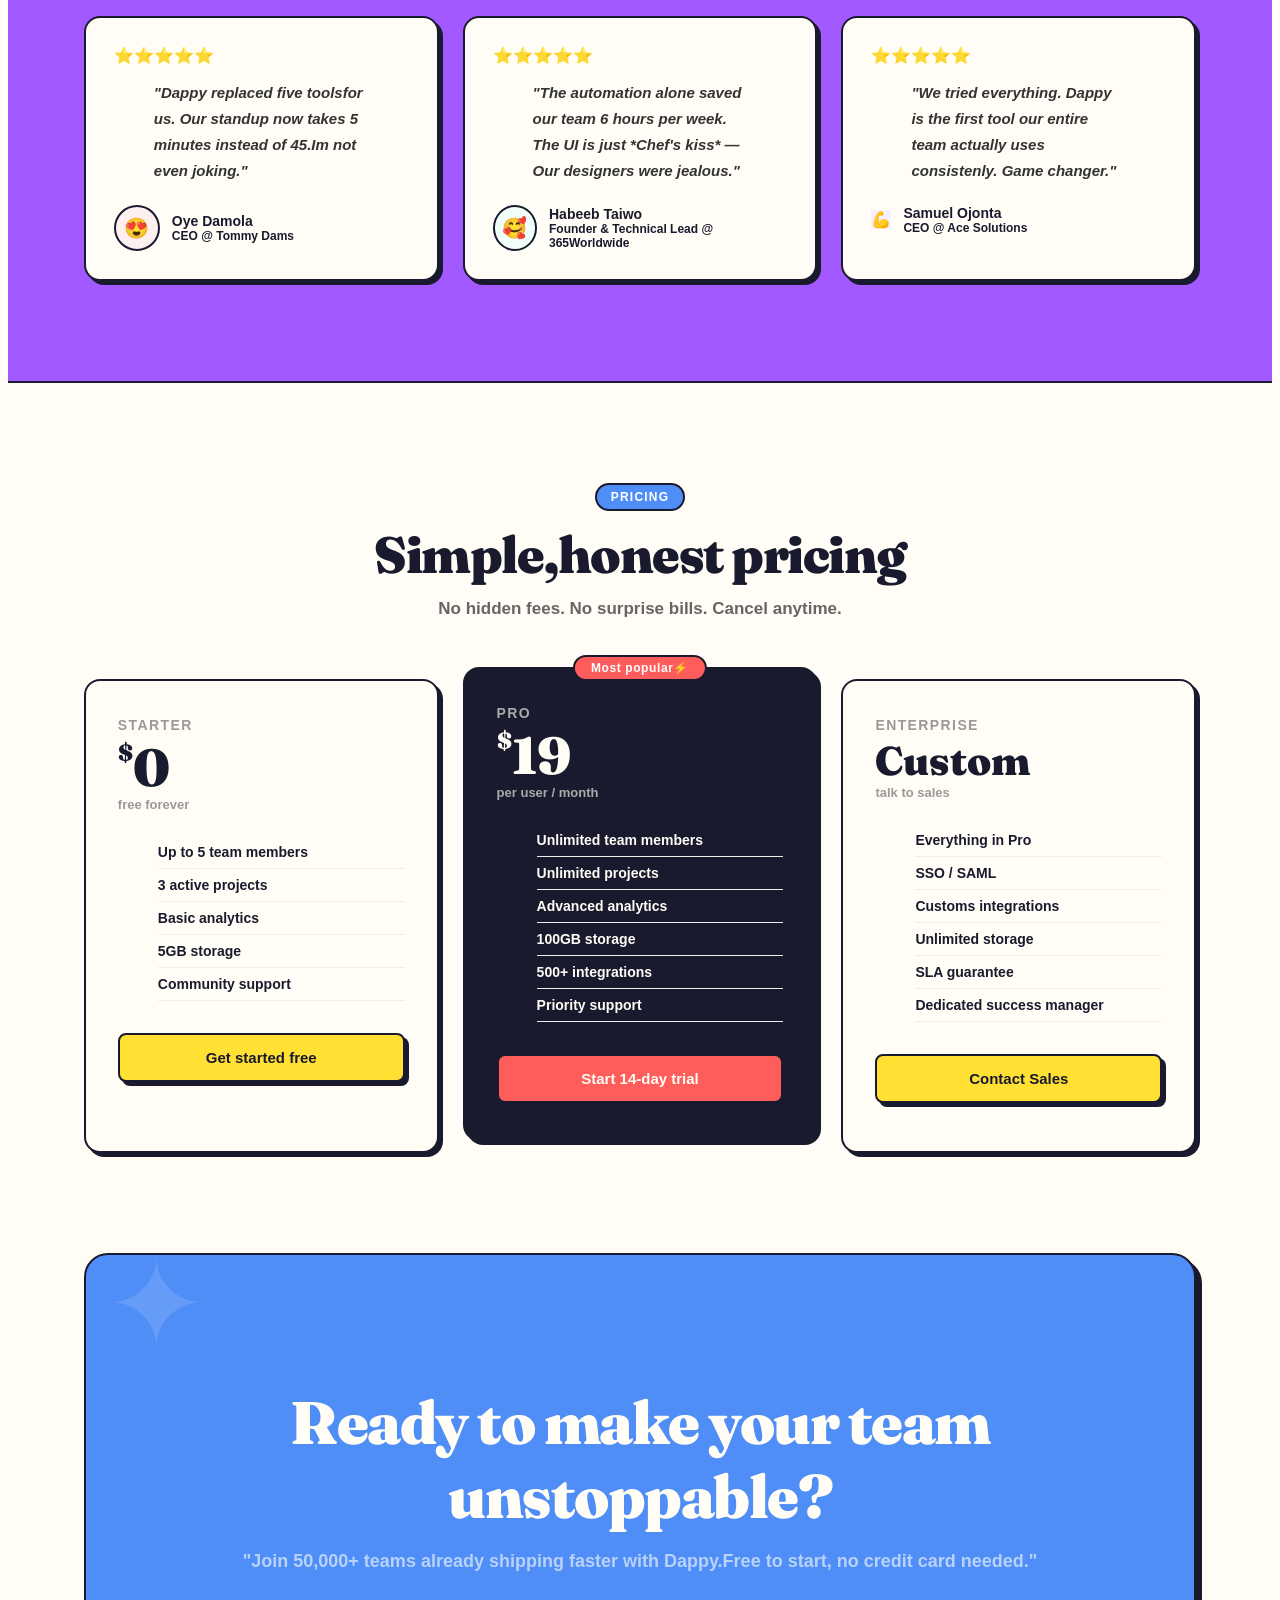
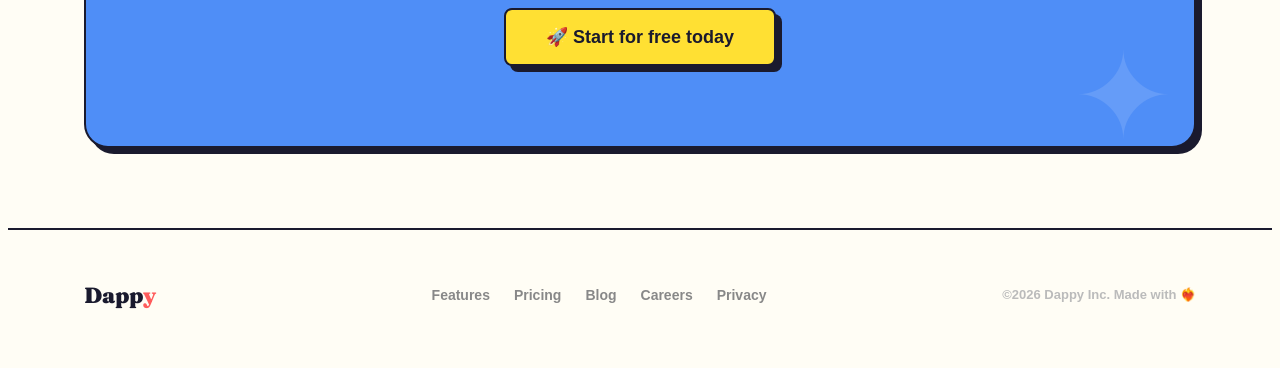
==== commit 6b67e087: "update footer" ====
--- a/Dappy/index.html
+++ b/Dappy/index.html
@@ -396,8 +396,9 @@
           <a href="#">Privacy</a>
         </li>
       </ul>
-      <p class="footer-copy">2026 Dappy Inc. Made with ❤️‍🔥</p>
+      <p class="footer-copy">©2026 Dappy Inc. Made with ❤️‍🔥</p>
     </footer>
     <script src="script.js"></script>
   </body>
 </html>
+
